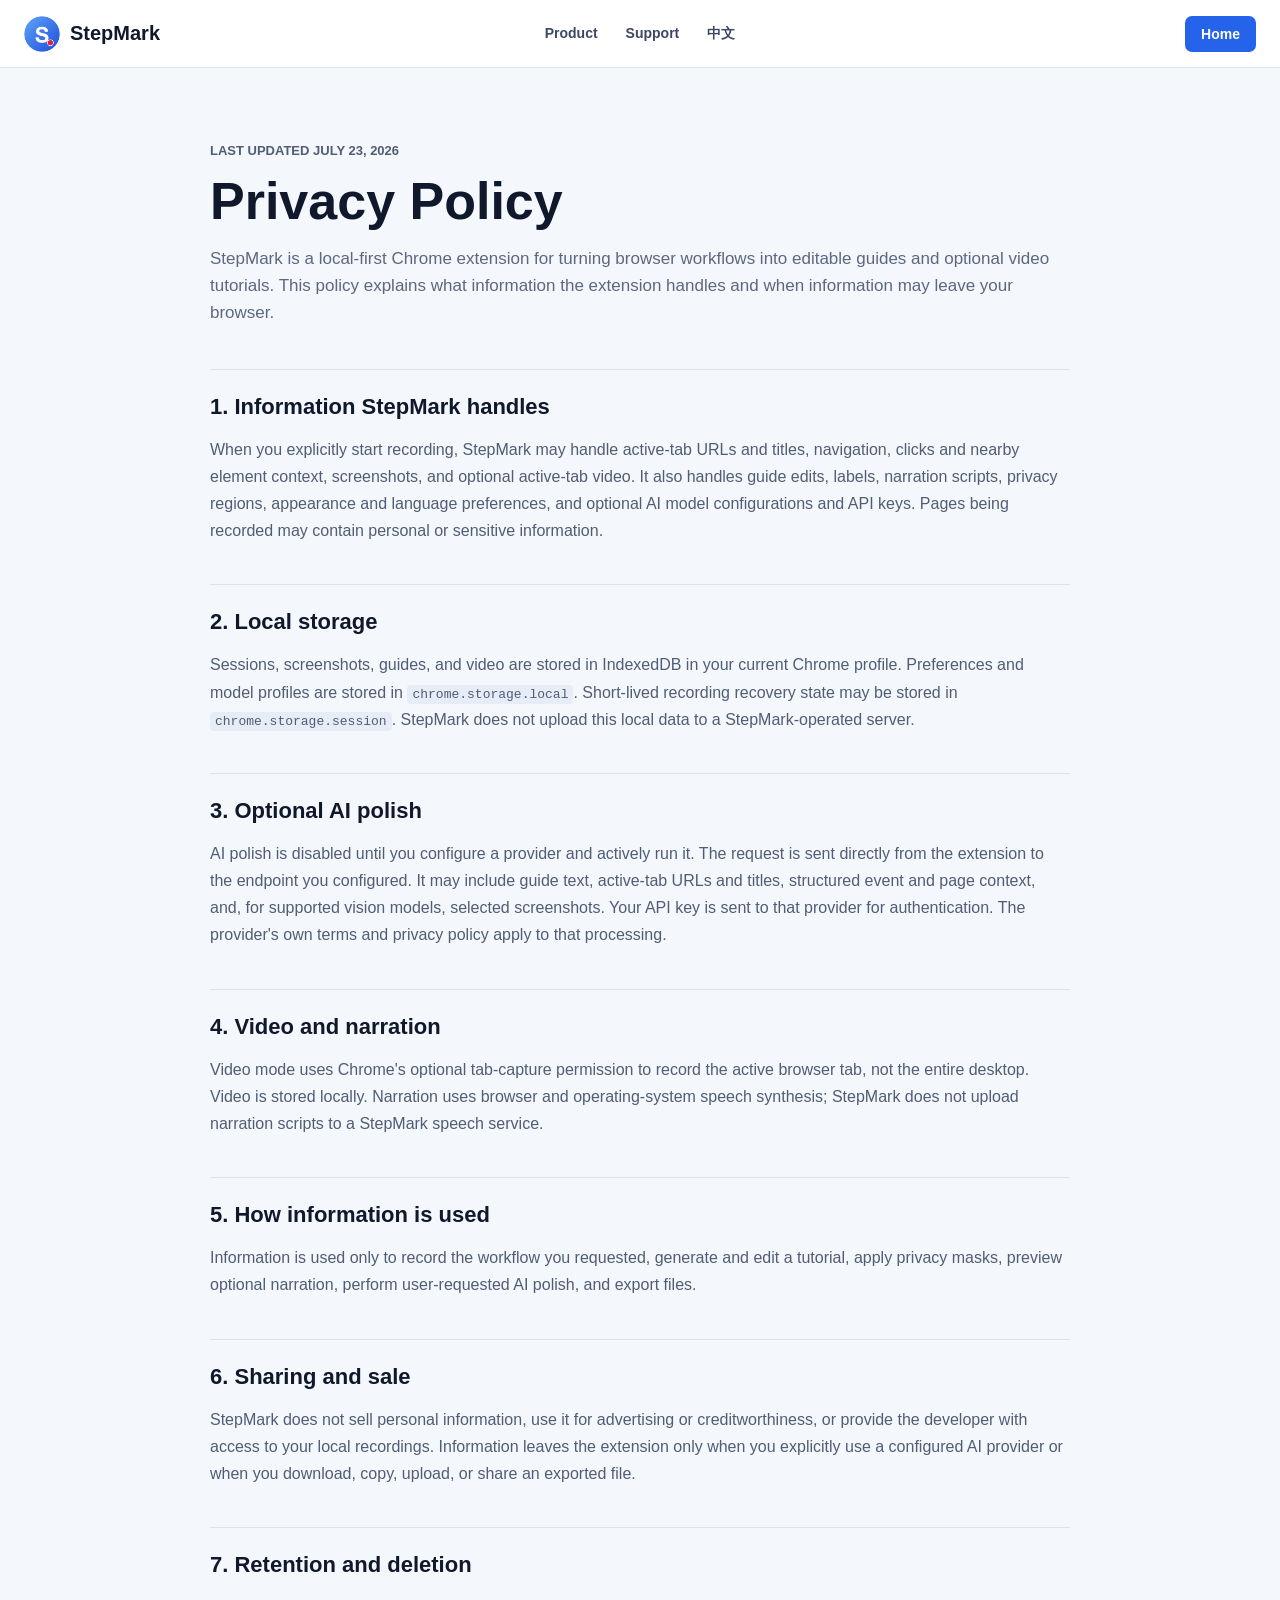
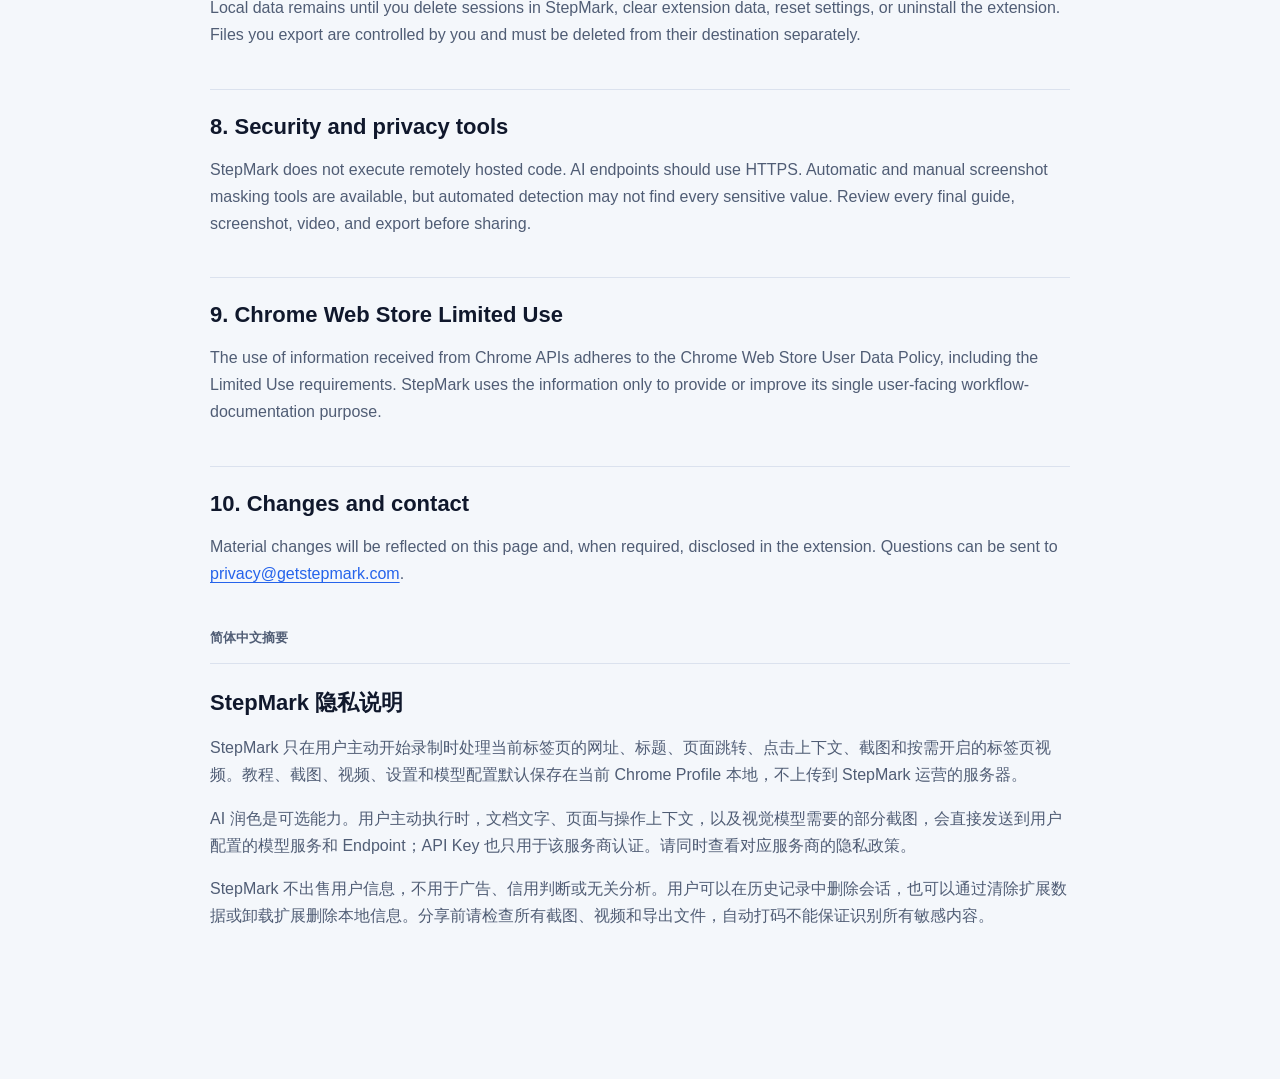
==== privacy/index.html @ 4e9d03b9 "Publish StepMark website" ====
<!doctype html>
<html lang="en">
  <head>
    <meta charset="UTF-8" />
    <meta name="viewport" content="width=device-width, initial-scale=1.0" />
    <meta name="description" content="StepMark privacy policy." />
    <link rel="canonical" href="https://getstepmark.com/privacy/" />
    <link rel="icon" href="../assets/icon-128.png" />
    <link rel="stylesheet" href="../assets/styles.css" />
    <title>Privacy Policy — StepMark</title>
  </head>
  <body class="legal-page">
    <header class="site-header"><a class="brand" href="../"><img src="../assets/icon-128.png" alt="" width="36" height="36" /><span>StepMark</span></a><nav><a href="../">Product</a><a href="../support/">Support</a><a href="#zh">中文</a></nav><a class="header-action" href="../">Home</a></header>
    <main class="legal-main">
      <p class="eyebrow">LAST UPDATED JULY 23, 2026</p>
      <h1>Privacy Policy</h1>
      <p class="lead">StepMark is a local-first Chrome extension for turning browser workflows into editable guides and optional video tutorials. This policy explains what information the extension handles and when information may leave your browser.</p>

      <section><h2>1. Information StepMark handles</h2><p>When you explicitly start recording, StepMark may handle active-tab URLs and titles, navigation, clicks and nearby element context, screenshots, and optional active-tab video. It also handles guide edits, labels, narration scripts, privacy regions, appearance and language preferences, and optional AI model configurations and API keys. Pages being recorded may contain personal or sensitive information.</p></section>
      <section><h2>2. Local storage</h2><p>Sessions, screenshots, guides, and video are stored in IndexedDB in your current Chrome profile. Preferences and model profiles are stored in <code>chrome.storage.local</code>. Short-lived recording recovery state may be stored in <code>chrome.storage.session</code>. StepMark does not upload this local data to a StepMark-operated server.</p></section>
      <section><h2>3. Optional AI polish</h2><p>AI polish is disabled until you configure a provider and actively run it. The request is sent directly from the extension to the endpoint you configured. It may include guide text, active-tab URLs and titles, structured event and page context, and, for supported vision models, selected screenshots. Your API key is sent to that provider for authentication. The provider's own terms and privacy policy apply to that processing.</p></section>
      <section><h2>4. Video and narration</h2><p>Video mode uses Chrome's optional tab-capture permission to record the active browser tab, not the entire desktop. Video is stored locally. Narration uses browser and operating-system speech synthesis; StepMark does not upload narration scripts to a StepMark speech service.</p></section>
      <section><h2>5. How information is used</h2><p>Information is used only to record the workflow you requested, generate and edit a tutorial, apply privacy masks, preview optional narration, perform user-requested AI polish, and export files.</p></section>
      <section><h2>6. Sharing and sale</h2><p>StepMark does not sell personal information, use it for advertising or creditworthiness, or provide the developer with access to your local recordings. Information leaves the extension only when you explicitly use a configured AI provider or when you download, copy, upload, or share an exported file.</p></section>
      <section><h2>7. Retention and deletion</h2><p>Local data remains until you delete sessions in StepMark, clear extension data, reset settings, or uninstall the extension. Files you export are controlled by you and must be deleted from their destination separately.</p></section>
      <section><h2>8. Security and privacy tools</h2><p>StepMark does not execute remotely hosted code. AI endpoints should use HTTPS. Automatic and manual screenshot masking tools are available, but automated detection may not find every sensitive value. Review every final guide, screenshot, video, and export before sharing.</p></section>
      <section><h2>9. Chrome Web Store Limited Use</h2><p>The use of information received from Chrome APIs adheres to the Chrome Web Store User Data Policy, including the Limited Use requirements. StepMark uses the information only to provide or improve its single user-facing workflow-documentation purpose.</p></section>
      <section><h2>10. Changes and contact</h2><p>Material changes will be reflected on this page and, when required, disclosed in the extension. Questions can be sent to <a href="mailto:privacy@getstepmark.com">privacy@getstepmark.com</a>.</p></section>

      <div id="zh" lang="zh-CN">
        <p class="eyebrow">简体中文摘要</p>
        <section><h2>StepMark 隐私说明</h2><p>StepMark 只在用户主动开始录制时处理当前标签页的网址、标题、页面跳转、点击上下文、截图和按需开启的标签页视频。教程、截图、视频、设置和模型配置默认保存在当前 Chrome Profile 本地，不上传到 StepMark 运营的服务器。</p><p>AI 润色是可选能力。用户主动执行时，文档文字、页面与操作上下文，以及视觉模型需要的部分截图，会直接发送到用户配置的模型服务和 Endpoint；API Key 也只用于该服务商认证。请同时查看对应服务商的隐私政策。</p><p>StepMark 不出售用户信息，不用于广告、信用判断或无关分析。用户可以在历史记录中删除会话，也可以通过清除扩展数据或卸载扩展删除本地信息。分享前请检查所有截图、视频和导出文件，自动打码不能保证识别所有敏感内容。</p></section>
      </div>
    </main>
  </body>
</html>
---- assets/styles.css ----
:root {
  color-scheme: light;
  --ink: #10182c;
  --muted: #5d6780;
  --line: #dbe2ee;
  --blue: #2563eb;
  --blue-dark: #1748bd;
  --blue-soft: #eaf1ff;
  --rose: #e9194f;
  --mint: #0f9f91;
  --paper: #ffffff;
  --wash: #f4f7fb;
  --shadow: 0 18px 50px rgba(31, 53, 91, 0.16);
  font-family: Inter, ui-sans-serif, -apple-system, BlinkMacSystemFont, "Segoe UI", sans-serif;
}

* { box-sizing: border-box; }
html { scroll-behavior: smooth; }
body { margin: 0; overflow-x: hidden; color: var(--ink); background: var(--paper); letter-spacing: 0; }
a { color: inherit; text-decoration: none; }
button, a { font: inherit; }
button { letter-spacing: 0; }

.site-header {
  position: sticky; top: 0; z-index: 50; height: 68px; padding: 0 max(24px, calc((100vw - 1240px) / 2));
  display: grid; grid-template-columns: 1fr auto 1fr; align-items: center; gap: 24px;
  background: rgba(255,255,255,.94); border-bottom: 1px solid rgba(219,226,238,.9); backdrop-filter: blur(18px);
}
.brand { display: inline-flex; align-items: center; gap: 10px; font-weight: 800; font-size: 20px; }
.brand img { border-radius: 50%; }
.site-header nav { display: flex; gap: 28px; font-size: 14px; font-weight: 650; color: #3c4862; }
.site-header nav a:hover, footer a:hover { color: var(--blue); }
.header-action { justify-self: end; padding: 10px 16px; color: white; background: var(--blue); border-radius: 7px; font-size: 14px; font-weight: 750; }

.hero {
  min-height: min(700px, calc(100svh - 96px)); max-height: 760px; overflow: hidden; position: relative;
  display: flex; align-items: center; padding: 68px max(24px, calc((100vw - 1240px) / 2));
  background: linear-gradient(100deg, #f7faff 0%, #eef4ff 48%, #e7effc 100%);
}
.hero::after { content: ""; position: absolute; inset: auto 0 0; height: 1px; background: var(--line); }
.hero-copy { position: relative; z-index: 4; width: min(590px, 48%); padding-bottom: 24px; }
.eyebrow { margin: 0 0 14px; color: var(--blue); font-size: 13px; line-height: 1.2; font-weight: 850; text-transform: uppercase; }
h1 { margin: 0; font-size: 78px; line-height: .98; font-weight: 850; }
.hero-line { margin: 18px 0 10px; font-size: 31px; line-height: 1.15; font-weight: 760; }
.hero-description { max-width: 570px; margin: 0; font-size: 18px; line-height: 1.65; color: var(--muted); }
.hero-actions { display: flex; gap: 12px; margin: 28px 0 17px; }
.button { min-height: 46px; padding: 12px 20px; display: inline-flex; align-items: center; justify-content: center; border-radius: 7px; font-weight: 780; }
.button-primary { color: white; background: var(--blue); box-shadow: 0 10px 24px rgba(37,99,235,.24); }
.button-primary:hover { background: var(--blue-dark); }
.button-secondary { background: white; border: 1px solid var(--line); }
.trust-line { margin: 0; color: #657089; font-size: 13px; font-weight: 650; }

.product-scene { position: absolute; z-index: 2; width: 760px; height: 520px; left: calc(50% + 20px); top: 50%; transform: translate(0, -48%) scale(.82); transform-origin: left center; }
.scene-browser { position: absolute; width: 680px; height: 450px; overflow: hidden; border: 1px solid #cfd8e8; border-radius: 8px; background: white; box-shadow: var(--shadow); }
.browser-bar { height: 42px; display: flex; align-items: center; gap: 7px; padding: 0 14px; background: #edf2fa; border-bottom: 1px solid #d8e0ec; }
.browser-bar i { width: 9px; height: 9px; border-radius: 50%; background: #a9b4c7; }
.browser-bar i:first-child { background: #f55a70; }.browser-bar i:nth-child(2) { background: #f4b83c; }.browser-bar i:nth-child(3) { background: #37b979; }
.browser-bar span { margin-left: 14px; width: 370px; padding: 8px 14px; border-radius: 6px; background: white; color: #8a94a6; font-size: 12px; }
.browser-content { height: calc(100% - 42px); display: grid; grid-template-columns: 138px 1fr; }
.demo-nav { padding: 26px 20px; display: flex; flex-direction: column; gap: 24px; background: #111a2d; color: #9ba6ba; font-size: 12px; }
.demo-nav b { color: white; font-size: 15px; margin-bottom: 10px; }
.demo-main { position: relative; padding: 48px 42px; background: #fbfcff; }
.demo-label { color: var(--blue); font-size: 11px; font-weight: 800; text-transform: uppercase; }
.demo-main h2 { width: 380px; margin: 8px 0 32px; font-size: 28px; line-height: 1.15; }
.demo-controls { display: grid; grid-template-columns: 1fr auto; align-items: center; width: 440px; padding: 8px; border: 1px solid #d6deeb; border-radius: 7px; background: white; color: #939caf; font-size: 12px; }
.demo-controls span { padding-left: 10px; }.demo-controls button { padding: 11px 16px; border: 0; border-radius: 6px; color: white; background: var(--blue); font-weight: 750; }
.focus-ring { position: absolute; top: 150px; right: 34px; width: 100px; height: 62px; border: 4px solid var(--rose); border-radius: 8px; box-shadow: 0 0 0 8px rgba(233,25,79,.14), 0 9px 22px rgba(233,25,79,.3); pointer-events: none; }
.focus-label { position: absolute; top: 222px; right: 20px; padding: 9px 13px; color: white; background: var(--rose); border-radius: 5px; font-size: 11px; font-weight: 800; box-shadow: 0 8px 20px rgba(233,25,79,.25); }
.demo-row { height: 46px; margin-top: 14px; display: grid; grid-template-columns: 32px 1fr 70px; align-items: center; gap: 12px; padding: 0 13px; border: 1px solid #e4e9f1; border-radius: 6px; background: white; }
.demo-row i { width: 25px; height: 25px; border-radius: 50%; background: #dbe7ff; }.demo-row span { width: 66%; height: 7px; background: #dfe5ef; }.demo-row strong { height: 7px; background: #edf0f5; }
.scene-panel { position: absolute; z-index: 4; right: 0; bottom: 0; width: 286px; min-height: 392px; padding: 22px; border: 1px solid #d5deec; border-radius: 8px; background: white; box-shadow: 0 24px 54px rgba(31,53,91,.22); }
.panel-brand { display: flex; gap: 11px; align-items: center; }.panel-brand img { width: 38px; height: 38px; border-radius: 50%; }.panel-brand div { display: flex; flex-direction: column; }.panel-brand b { font-size: 17px; }.panel-brand span { margin-top: 3px; color: var(--muted); font-size: 11px; }
.mode-switch { display: grid; grid-template-columns: 1fr 1.3fr; gap: 5px; margin: 22px 0 12px; padding: 4px; background: #edf2fa; border-radius: 7px; }
.mode-switch button { min-height: 36px; padding: 6px; border: 0; border-radius: 5px; background: transparent; color: #69748b; font-size: 11px; font-weight: 750; cursor: pointer; }
.mode-switch button.active { color: var(--blue-dark); background: white; box-shadow: 0 2px 7px rgba(39,61,102,.12); }
.record-button { width: 100%; min-height: 48px; border: 0; border-radius: 7px; color: white; background: var(--blue); font-weight: 800; }
.record-button span { display: inline-block; width: 10px; height: 10px; margin-right: 7px; border-radius: 50%; background: var(--rose); box-shadow: 0 0 0 4px rgba(255,255,255,.24); }
.panel-status { display: flex; align-items: baseline; gap: 8px; margin: 22px 0 14px; }.panel-status b { font-size: 36px; }.panel-status span { color: var(--muted); font-size: 12px; }
.scene-panel ul { margin: 0; padding: 0; list-style: none; color: #4b576e; font-size: 11px; line-height: 1.7; }.scene-panel li::before { content: ""; display: inline-block; width: 6px; height: 6px; margin-right: 8px; border-radius: 50%; background: var(--mint); }

.proof-band { min-height: 150px; padding: 34px max(24px, calc((100vw - 1180px) / 2)); display: grid; grid-template-columns: repeat(3, 1fr); align-items: center; gap: 54px; background: white; }
.proof-band div { display: flex; flex-direction: column; gap: 8px; }.proof-band strong { font-size: 17px; }.proof-band span { color: var(--muted); font-size: 14px; line-height: 1.45; }

.workflow-band, .outputs-band { padding: 106px max(24px, calc((100vw - 1180px) / 2)); background: var(--wash); }
.section-heading { max-width: 710px; }.section-heading h2, .editor-copy h2, .privacy-band h2, .launch-band h2 { margin: 0; font-size: 42px; line-height: 1.12; }.section-heading > p:last-child { margin: 18px 0 0; color: var(--muted); font-size: 17px; line-height: 1.6; }
.workflow-steps { margin: 64px 0 0; padding: 0; list-style: none; border-top: 1px solid #cfd8e6; }
.workflow-steps li { display: grid; grid-template-columns: 84px 1fr; gap: 20px; padding: 28px 0; border-bottom: 1px solid #cfd8e6; }.workflow-steps > li > span { color: var(--blue); font-size: 14px; font-weight: 850; }.workflow-steps h3 { margin: 0 0 7px; font-size: 21px; }.workflow-steps p { margin: 0; color: var(--muted); line-height: 1.55; }

.editor-band { padding: 108px max(24px, calc((100vw - 1240px) / 2)); display: grid; grid-template-columns: .78fr 1.22fr; align-items: center; gap: 70px; background: white; }
.editor-copy p:not(.eyebrow) { margin: 20px 0; color: var(--muted); font-size: 16px; line-height: 1.65; }.check-list { margin: 28px 0 0; padding: 0; list-style: none; }.check-list li { padding: 11px 0; border-bottom: 1px solid var(--line); font-weight: 650; }.check-list li::before { content: "✓"; margin-right: 10px; color: var(--mint); font-weight: 900; }
.editor-preview { overflow: hidden; border: 1px solid #cfd8e6; border-radius: 8px; background: #edf5f6; box-shadow: var(--shadow); }
.editor-toolbar { min-height: 62px; padding: 13px 16px; display: flex; align-items: center; gap: 14px; background: white; border-bottom: 1px solid var(--line); }.editor-toolbar b { margin-right: auto; }.editor-toolbar span { color: var(--muted); font-size: 11px; }.editor-toolbar button { padding: 9px 13px; border: 0; border-radius: 6px; color: white; background: var(--mint); font-size: 12px; font-weight: 750; }
.editor-layout { padding: 18px; display: grid; grid-template-columns: 1.25fr .75fr; gap: 14px; }.editor-shot, .editor-step { min-height: 320px; position: relative; overflow: hidden; border: 1px solid #d6dee8; border-radius: 7px; background: white; }.shot-window { height: 30px; display: flex; align-items: center; gap: 5px; padding: 0 10px; background: #eef2f7; }.shot-window span { width: 6px; height: 6px; border-radius: 50%; background: #aab4c6; }.shot-sidebar { position: absolute; left: 0; top: 30px; bottom: 0; width: 25%; background: #182238; }.shot-content { position: absolute; left: 30%; right: 8%; top: 70px; bottom: 30px; background: repeating-linear-gradient(#edf1f7 0 9px, transparent 9px 38px); }.shot-focus { position: absolute; left: 40%; top: 112px; width: 120px; height: 52px; border: 4px solid var(--rose); border-radius: 7px; box-shadow: 0 0 0 7px rgba(233,25,79,.14), 0 9px 20px rgba(233,25,79,.2); }.shot-tag { position: absolute; left: calc(40% + 130px); top: 119px; max-width: 140px; padding: 9px 11px; border-radius: 5px; background: var(--rose); color: white; font-size: 11px; font-weight: 800; box-shadow: 0 7px 18px rgba(233,25,79,.24); }
.editor-step { padding: 26px 22px; }.editor-step small { color: var(--blue); font-weight: 850; }.editor-step h3 { margin: 18px 0 12px; line-height: 1.25; }.editor-step p { color: var(--muted); font-size: 13px; line-height: 1.6; }.editor-step > div { position: absolute; left: 22px; right: 22px; bottom: 20px; display: flex; gap: 8px; }.editor-step button { padding: 8px 10px; border: 1px solid var(--line); border-radius: 5px; background: white; color: #58647b; font-size: 11px; }

.outputs-band { background: #eef3fb; }.section-heading.compact { max-width: 760px; }.output-grid { margin-top: 54px; display: grid; grid-template-columns: repeat(4, 1fr); gap: 14px; }.output-grid article { min-height: 210px; padding: 26px; border: 1px solid #d3dce9; border-radius: 8px; background: white; }.output-grid article > span { display: inline-block; padding: 6px 8px; color: var(--blue-dark); background: var(--blue-soft); border-radius: 5px; font-size: 10px; font-weight: 900; }.output-grid h3 { margin: 28px 0 10px; font-size: 19px; }.output-grid p { margin: 0; color: var(--muted); font-size: 14px; line-height: 1.55; }

.privacy-band { padding: 100px max(24px, calc((100vw - 1180px) / 2)); display: grid; grid-template-columns: 1fr 1fr; gap: 100px; background: #0f1b31; color: white; }.privacy-band .eyebrow { color: #84adff; }.privacy-band p { margin: 0 0 16px; color: #b8c4d8; font-size: 16px; line-height: 1.65; }.privacy-band a { display: inline-block; margin-top: 12px; color: #91b6ff; font-weight: 750; }
.launch-band { padding: 105px 24px; text-align: center; background: var(--blue); color: white; }.launch-band .eyebrow { color: #cfe0ff; }.launch-band h2 { max-width: 780px; margin-inline: auto; }.launch-band > p:not(.eyebrow) { margin: 18px 0 28px; color: #dbe7ff; }.button-light { color: var(--blue-dark); background: white; }
footer { min-height: 160px; padding: 42px max(24px, calc((100vw - 1180px) / 2)); display: grid; grid-template-columns: 1fr auto; align-content: center; gap: 22px; border-top: 1px solid var(--line); }.footer .brand { font-size: 18px; } footer > div:nth-child(2) { display: flex; gap: 24px; color: var(--muted); font-size: 13px; } footer p { grid-column: 1 / -1; margin: 0; color: #8992a3; font-size: 12px; }

.legal-page { min-height: 100vh; background: var(--wash); }.legal-main { width: min(860px, calc(100% - 40px)); margin: 0 auto; padding: 72px 0 110px; }.legal-main h1 { font-size: 52px; }.legal-main .lead { margin: 18px 0 42px; color: var(--muted); font-size: 17px; line-height: 1.6; }.legal-main section { padding: 24px 0; border-top: 1px solid var(--line); }.legal-main h2 { margin: 0 0 13px; font-size: 22px; }.legal-main p, .legal-main li { color: #505d75; line-height: 1.7; }.legal-main code { padding: 2px 5px; background: #e7edf7; border-radius: 4px; }.legal-main a { color: var(--blue); text-decoration: underline; text-underline-offset: 3px; }

@media (max-width: 980px) {
  .site-header { grid-template-columns: 1fr auto; }.site-header nav { display: none; }
  .hero { min-height: 820px; max-height: none; align-items: flex-start; padding-top: 70px; }.hero-copy { width: 100%; max-width: 650px; }.product-scene { top: 480px; left: 50%; transform: translateX(-48%) scale(.82); transform-origin: top center; }
  .editor-band { grid-template-columns: 1fr; }.editor-copy { max-width: 720px; }.output-grid { grid-template-columns: repeat(2, 1fr); }
}

@media (min-width: 981px) and (max-width: 1200px) {
  .site-header { padding-inline: 20px; }
  .site-header nav { gap: 20px; }
  .hero { padding-inline: 24px; }
  .hero-copy { width: 50%; }
  .product-scene { left: 52%; transform: translate(0, -48%) scale(.72); transform-origin: left center; }
}

@media (max-width: 680px) {
  .site-header { height: 62px; padding-inline: 16px; }.header-action { padding: 9px 12px; }
  .hero { min-height: 760px; padding: 54px 20px 0; }.hero-copy { padding: 0; } h1 { font-size: 54px; }.hero-line { font-size: 25px; }.hero-description { font-size: 16px; }.hero-actions { flex-wrap: wrap; }.button { min-width: 150px; }.trust-line { line-height: 1.6; }
  .product-scene { top: 450px; width: 690px; transform: translateX(-46%) scale(.56); }.scene-panel { right: 12px; }
  .proof-band { grid-template-columns: 1fr; gap: 24px; padding-block: 34px; }.workflow-band, .outputs-band, .editor-band { padding: 76px 20px; }.section-heading h2, .editor-copy h2, .privacy-band h2, .launch-band h2 { font-size: 32px; }
  .workflow-steps li { grid-template-columns: 52px 1fr; }.editor-layout { grid-template-columns: 1fr; }.editor-shot { min-height: 280px; }.editor-step { min-height: 250px; }.output-grid { grid-template-columns: 1fr; }.output-grid article { min-height: 170px; }.privacy-band { grid-template-columns: 1fr; gap: 35px; padding: 76px 20px; }.launch-band { padding: 76px 20px; }
  footer { grid-template-columns: 1fr; } footer > div:nth-child(2) { flex-wrap: wrap; } footer p { grid-column: 1; }
  .legal-main { padding-top: 52px; }.legal-main h1 { font-size: 40px; }
}

@media (prefers-reduced-motion: reduce) { html { scroll-behavior: auto; } }
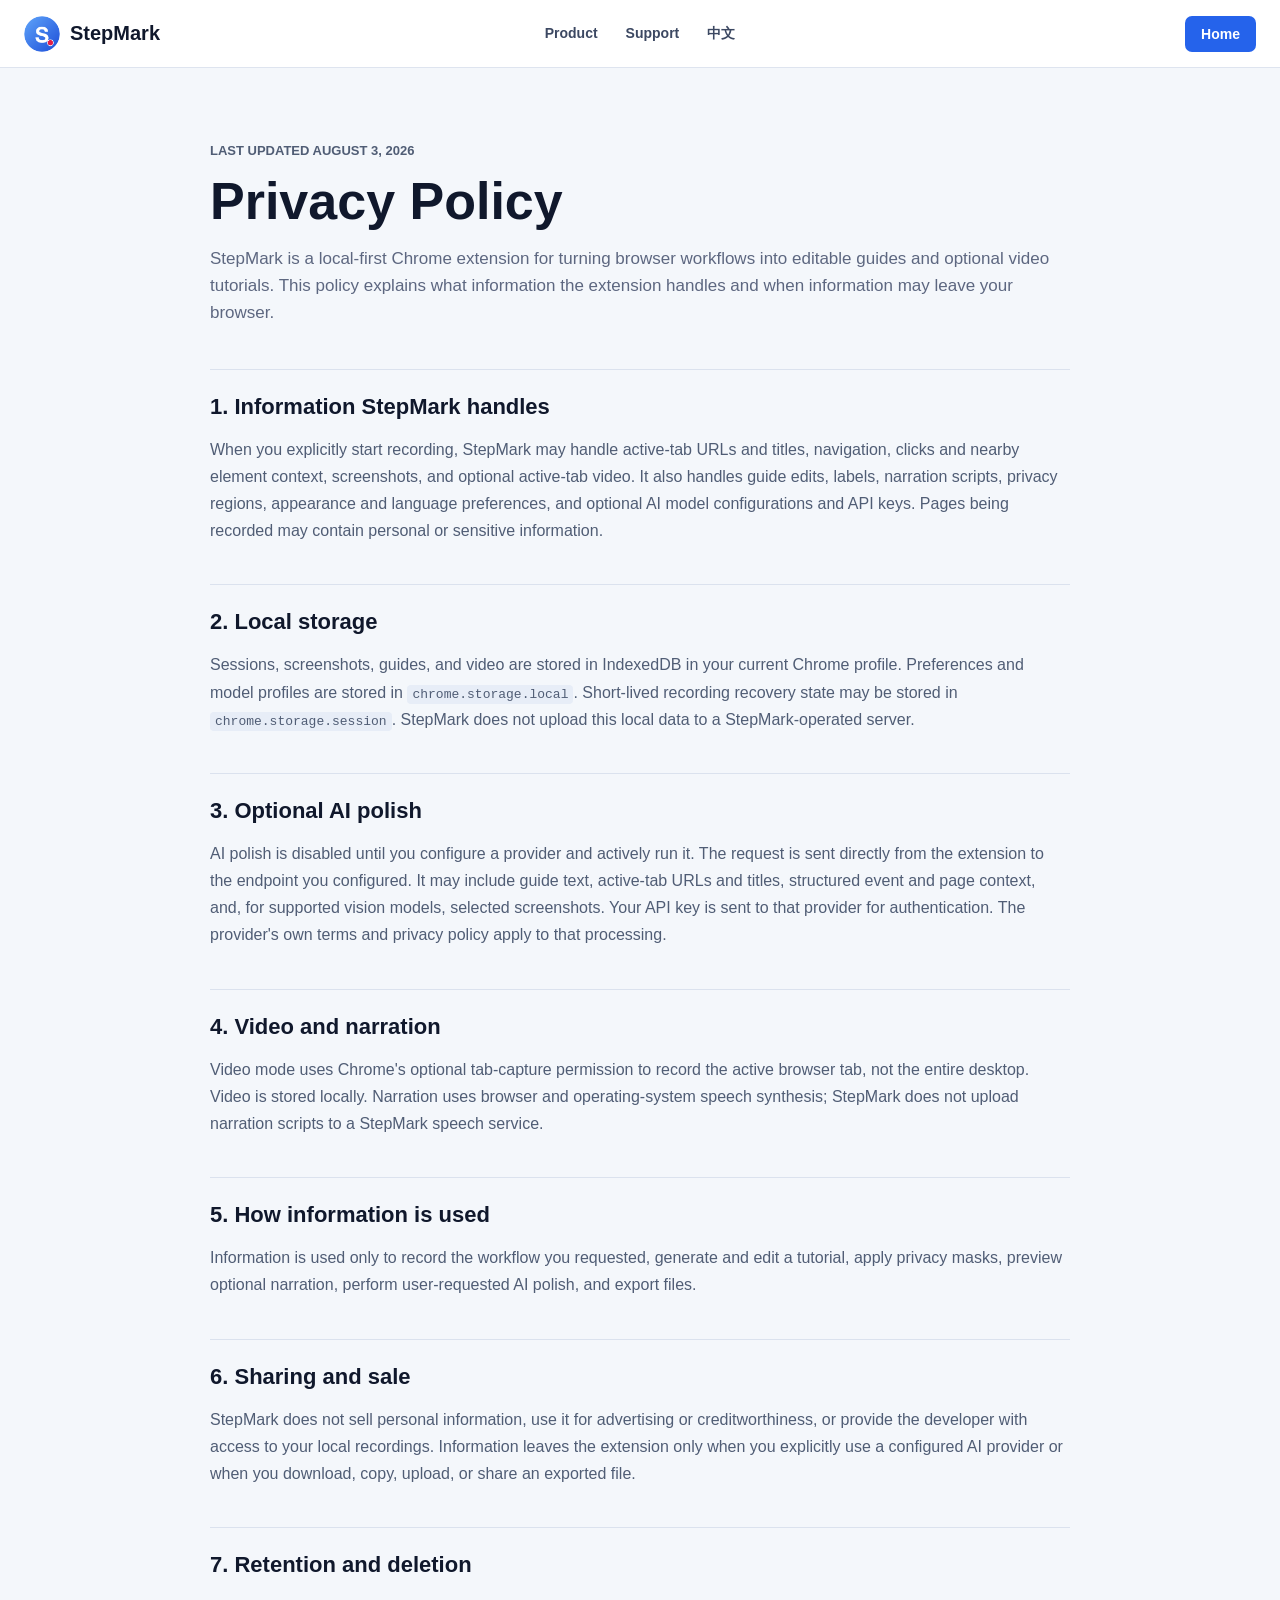
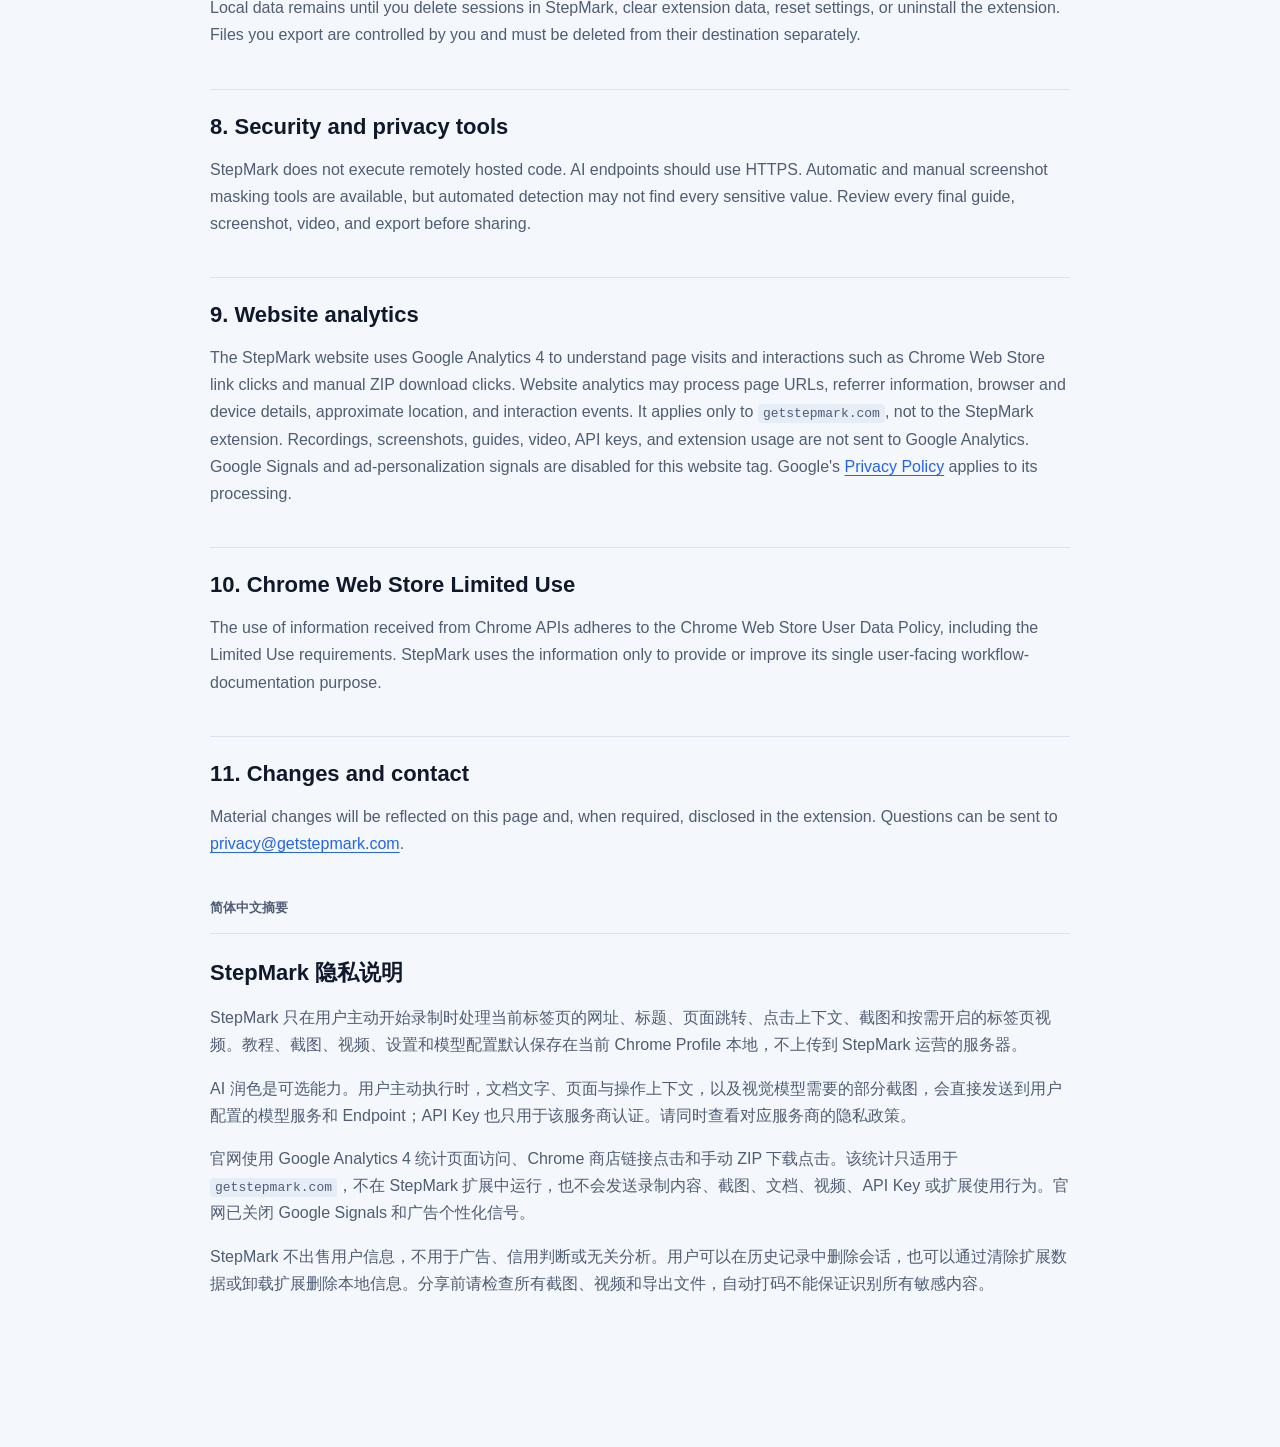
==== commit 9efb82a2: "feat(site): add privacy-aware GA4 analytics" ====
--- a/privacy/index.html
+++ b/privacy/index.html
@@ -3,6 +3,17 @@
   <head>
     <meta charset="UTF-8" />
     <meta name="viewport" content="width=device-width, initial-scale=1.0" />
+    <!-- Google tag (gtag.js) -->
+    <script async src="https://www.googletagmanager.com/gtag/js?id=G-LZE14VKEYF"></script>
+    <script>
+      window.dataLayer = window.dataLayer || [];
+      function gtag(){dataLayer.push(arguments);}
+      gtag('js', new Date());
+      gtag('config', 'G-LZE14VKEYF', {
+        allow_google_signals: false,
+        allow_ad_personalization_signals: false
+      });
+    </script>
     <meta name="description" content="StepMark privacy policy." />
     <link rel="canonical" href="https://getstepmark.com/privacy/" />
     <link rel="icon" href="../assets/icon-128.png" />
@@ -12,7 +23,7 @@
   <body class="legal-page">
     <header class="site-header"><a class="brand" href="../"><img src="../assets/icon-128.png" alt="" width="36" height="36" /><span>StepMark</span></a><nav><a href="../">Product</a><a href="../support/">Support</a><a href="#zh">中文</a></nav><a class="header-action" href="../">Home</a></header>
     <main class="legal-main">
-      <p class="eyebrow">LAST UPDATED JULY 23, 2026</p>
+      <p class="eyebrow">LAST UPDATED AUGUST 3, 2026</p>
       <h1>Privacy Policy</h1>
       <p class="lead">StepMark is a local-first Chrome extension for turning browser workflows into editable guides and optional video tutorials. This policy explains what information the extension handles and when information may leave your browser.</p>
 
@@ -24,12 +35,13 @@
       <section><h2>6. Sharing and sale</h2><p>StepMark does not sell personal information, use it for advertising or creditworthiness, or provide the developer with access to your local recordings. Information leaves the extension only when you explicitly use a configured AI provider or when you download, copy, upload, or share an exported file.</p></section>
       <section><h2>7. Retention and deletion</h2><p>Local data remains until you delete sessions in StepMark, clear extension data, reset settings, or uninstall the extension. Files you export are controlled by you and must be deleted from their destination separately.</p></section>
       <section><h2>8. Security and privacy tools</h2><p>StepMark does not execute remotely hosted code. AI endpoints should use HTTPS. Automatic and manual screenshot masking tools are available, but automated detection may not find every sensitive value. Review every final guide, screenshot, video, and export before sharing.</p></section>
-      <section><h2>9. Chrome Web Store Limited Use</h2><p>The use of information received from Chrome APIs adheres to the Chrome Web Store User Data Policy, including the Limited Use requirements. StepMark uses the information only to provide or improve its single user-facing workflow-documentation purpose.</p></section>
-      <section><h2>10. Changes and contact</h2><p>Material changes will be reflected on this page and, when required, disclosed in the extension. Questions can be sent to <a href="mailto:privacy@getstepmark.com">privacy@getstepmark.com</a>.</p></section>
+      <section><h2>9. Website analytics</h2><p>The StepMark website uses Google Analytics 4 to understand page visits and interactions such as Chrome Web Store link clicks and manual ZIP download clicks. Website analytics may process page URLs, referrer information, browser and device details, approximate location, and interaction events. It applies only to <code>getstepmark.com</code>, not to the StepMark extension. Recordings, screenshots, guides, video, API keys, and extension usage are not sent to Google Analytics. Google Signals and ad-personalization signals are disabled for this website tag. Google's <a href="https://policies.google.com/privacy" target="_blank" rel="noopener noreferrer">Privacy Policy</a> applies to its processing.</p></section>
+      <section><h2>10. Chrome Web Store Limited Use</h2><p>The use of information received from Chrome APIs adheres to the Chrome Web Store User Data Policy, including the Limited Use requirements. StepMark uses the information only to provide or improve its single user-facing workflow-documentation purpose.</p></section>
+      <section><h2>11. Changes and contact</h2><p>Material changes will be reflected on this page and, when required, disclosed in the extension. Questions can be sent to <a href="mailto:privacy@getstepmark.com">privacy@getstepmark.com</a>.</p></section>
 
       <div id="zh" lang="zh-CN">
         <p class="eyebrow">简体中文摘要</p>
-        <section><h2>StepMark 隐私说明</h2><p>StepMark 只在用户主动开始录制时处理当前标签页的网址、标题、页面跳转、点击上下文、截图和按需开启的标签页视频。教程、截图、视频、设置和模型配置默认保存在当前 Chrome Profile 本地，不上传到 StepMark 运营的服务器。</p><p>AI 润色是可选能力。用户主动执行时，文档文字、页面与操作上下文，以及视觉模型需要的部分截图，会直接发送到用户配置的模型服务和 Endpoint；API Key 也只用于该服务商认证。请同时查看对应服务商的隐私政策。</p><p>StepMark 不出售用户信息，不用于广告、信用判断或无关分析。用户可以在历史记录中删除会话，也可以通过清除扩展数据或卸载扩展删除本地信息。分享前请检查所有截图、视频和导出文件，自动打码不能保证识别所有敏感内容。</p></section>
+        <section><h2>StepMark 隐私说明</h2><p>StepMark 只在用户主动开始录制时处理当前标签页的网址、标题、页面跳转、点击上下文、截图和按需开启的标签页视频。教程、截图、视频、设置和模型配置默认保存在当前 Chrome Profile 本地，不上传到 StepMark 运营的服务器。</p><p>AI 润色是可选能力。用户主动执行时，文档文字、页面与操作上下文，以及视觉模型需要的部分截图，会直接发送到用户配置的模型服务和 Endpoint；API Key 也只用于该服务商认证。请同时查看对应服务商的隐私政策。</p><p>官网使用 Google Analytics 4 统计页面访问、Chrome 商店链接点击和手动 ZIP 下载点击。该统计只适用于 <code>getstepmark.com</code>，不在 StepMark 扩展中运行，也不会发送录制内容、截图、文档、视频、API Key 或扩展使用行为。官网已关闭 Google Signals 和广告个性化信号。</p><p>StepMark 不出售用户信息，不用于广告、信用判断或无关分析。用户可以在历史记录中删除会话，也可以通过清除扩展数据或卸载扩展删除本地信息。分享前请检查所有截图、视频和导出文件，自动打码不能保证识别所有敏感内容。</p></section>
       </div>
     </main>
   </body>
--- a/assets/styles.css
+++ b/assets/styles.css
@@ -49,6 +49,7 @@
 .button-primary:hover { background: var(--blue-dark); }
 .button-secondary { background: white; border: 1px solid var(--line); }
 .trust-line { margin: 0; color: #657089; font-size: 13px; font-weight: 650; }
+.trust-line a { color: var(--blue-dark); text-decoration: underline; text-underline-offset: 3px; }
 
 .product-scene { position: absolute; z-index: 2; width: 760px; height: 520px; left: calc(50% + 20px); top: 50%; transform: translate(0, -48%) scale(.82); transform-origin: left center; }
 .scene-browser { position: absolute; width: 680px; height: 450px; overflow: hidden; border: 1px solid #cfd8e8; border-radius: 8px; background: white; box-shadow: var(--shadow); }
@@ -97,6 +98,20 @@
 
 .privacy-band { padding: 100px max(24px, calc((100vw - 1180px) / 2)); display: grid; grid-template-columns: 1fr 1fr; gap: 100px; background: #0f1b31; color: white; }.privacy-band .eyebrow { color: #84adff; }.privacy-band p { margin: 0 0 16px; color: #b8c4d8; font-size: 16px; line-height: 1.65; }.privacy-band a { display: inline-block; margin-top: 12px; color: #91b6ff; font-weight: 750; }
 .launch-band { padding: 105px 24px; text-align: center; background: var(--blue); color: white; }.launch-band .eyebrow { color: #cfe0ff; }.launch-band h2 { max-width: 780px; margin-inline: auto; }.launch-band > p:not(.eyebrow) { margin: 18px 0 28px; color: #dbe7ff; }.button-light { color: var(--blue-dark); background: white; }
+.manual-install { width: min(720px, 100%); margin: 30px auto 0; padding-top: 22px; border-top: 1px solid rgba(255,255,255,.28); text-align: left; }
+.manual-install summary { width: max-content; margin: 0 auto; color: #e8f0ff; font-size: 14px; font-weight: 750; cursor: pointer; list-style: none; text-decoration: underline; text-underline-offset: 4px; }
+.manual-install summary::-webkit-details-marker { display: none; }
+.manual-install summary::after { content: "+"; display: inline-block; margin-left: 8px; text-decoration: none; }
+.manual-install[open] summary::after { content: "−"; }
+.manual-install-content { margin-top: 22px; padding: 24px; border: 1px solid rgba(255,255,255,.24); border-radius: 8px; background: rgba(13,53,151,.28); }
+.manual-install-content > p:first-child { margin: 0; color: #e1ebff; font-size: 14px; line-height: 1.6; }
+.manual-install-content ol { margin: 18px 0; padding-left: 22px; color: #f4f7ff; font-size: 14px; line-height: 1.8; }
+.manual-install-content code { padding: 2px 5px; border-radius: 4px; background: rgba(7,30,89,.36); font-size: 12px; }
+.manual-install-download { display: flex; align-items: center; justify-content: space-between; gap: 18px; padding-top: 18px; border-top: 1px solid rgba(255,255,255,.22); }
+.manual-install-download > div { display: flex; flex-direction: column; gap: 4px; }
+.manual-install-download span { color: #cbdcff; font-size: 12px; }
+.manual-download-button { min-height: 42px; padding: 10px 16px; border: 1px solid rgba(255,255,255,.58); color: white; background: transparent; font-size: 13px; }
+.manual-download-button:hover { background: rgba(255,255,255,.12); }
 footer { min-height: 160px; padding: 42px max(24px, calc((100vw - 1180px) / 2)); display: grid; grid-template-columns: 1fr auto; align-content: center; gap: 22px; border-top: 1px solid var(--line); }.footer .brand { font-size: 18px; } footer > div:nth-child(2) { display: flex; gap: 24px; color: var(--muted); font-size: 13px; } footer p { grid-column: 1 / -1; margin: 0; color: #8992a3; font-size: 12px; }
 
 .legal-page { min-height: 100vh; background: var(--wash); }.legal-main { width: min(860px, calc(100% - 40px)); margin: 0 auto; padding: 72px 0 110px; }.legal-main h1 { font-size: 52px; }.legal-main .lead { margin: 18px 0 42px; color: var(--muted); font-size: 17px; line-height: 1.6; }.legal-main section { padding: 24px 0; border-top: 1px solid var(--line); }.legal-main h2 { margin: 0 0 13px; font-size: 22px; }.legal-main p, .legal-main li { color: #505d75; line-height: 1.7; }.legal-main code { padding: 2px 5px; background: #e7edf7; border-radius: 4px; }.legal-main a { color: var(--blue); text-decoration: underline; text-underline-offset: 3px; }
@@ -120,6 +135,7 @@
   .hero { min-height: 760px; padding: 54px 20px 0; }.hero-copy { padding: 0; } h1 { font-size: 54px; }.hero-line { font-size: 25px; }.hero-description { font-size: 16px; }.hero-actions { flex-wrap: wrap; }.button { min-width: 150px; }.trust-line { line-height: 1.6; }
   .product-scene { top: 450px; width: 690px; transform: translateX(-46%) scale(.56); }.scene-panel { right: 12px; }
   .proof-band { grid-template-columns: 1fr; gap: 24px; padding-block: 34px; }.workflow-band, .outputs-band, .editor-band { padding: 76px 20px; }.section-heading h2, .editor-copy h2, .privacy-band h2, .launch-band h2 { font-size: 32px; }
+  .manual-install-content { padding: 20px; }.manual-install-download { align-items: stretch; flex-direction: column; }.manual-download-button { width: 100%; }
   .workflow-steps li { grid-template-columns: 52px 1fr; }.editor-layout { grid-template-columns: 1fr; }.editor-shot { min-height: 280px; }.editor-step { min-height: 250px; }.output-grid { grid-template-columns: 1fr; }.output-grid article { min-height: 170px; }.privacy-band { grid-template-columns: 1fr; gap: 35px; padding: 76px 20px; }.launch-band { padding: 76px 20px; }
   footer { grid-template-columns: 1fr; } footer > div:nth-child(2) { flex-wrap: wrap; } footer p { grid-column: 1; }
   .legal-main { padding-top: 52px; }.legal-main h1 { font-size: 40px; }
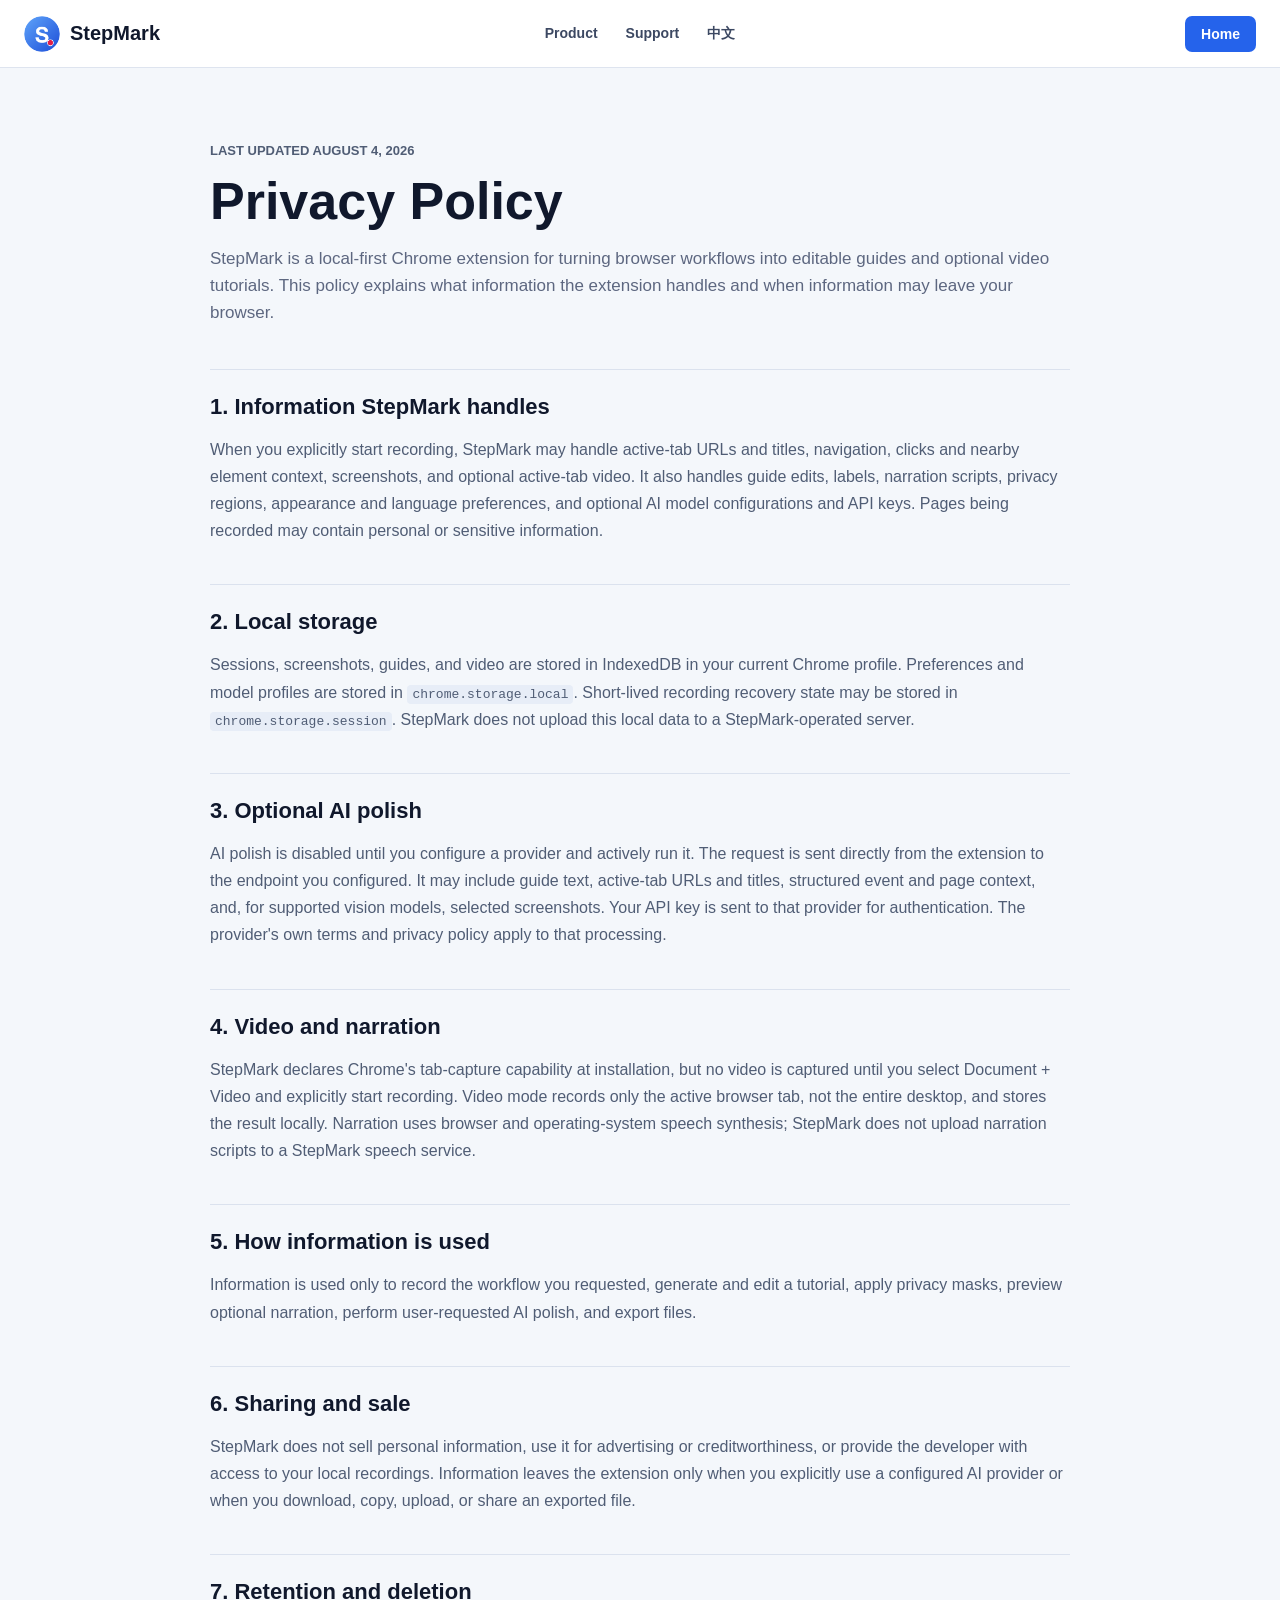
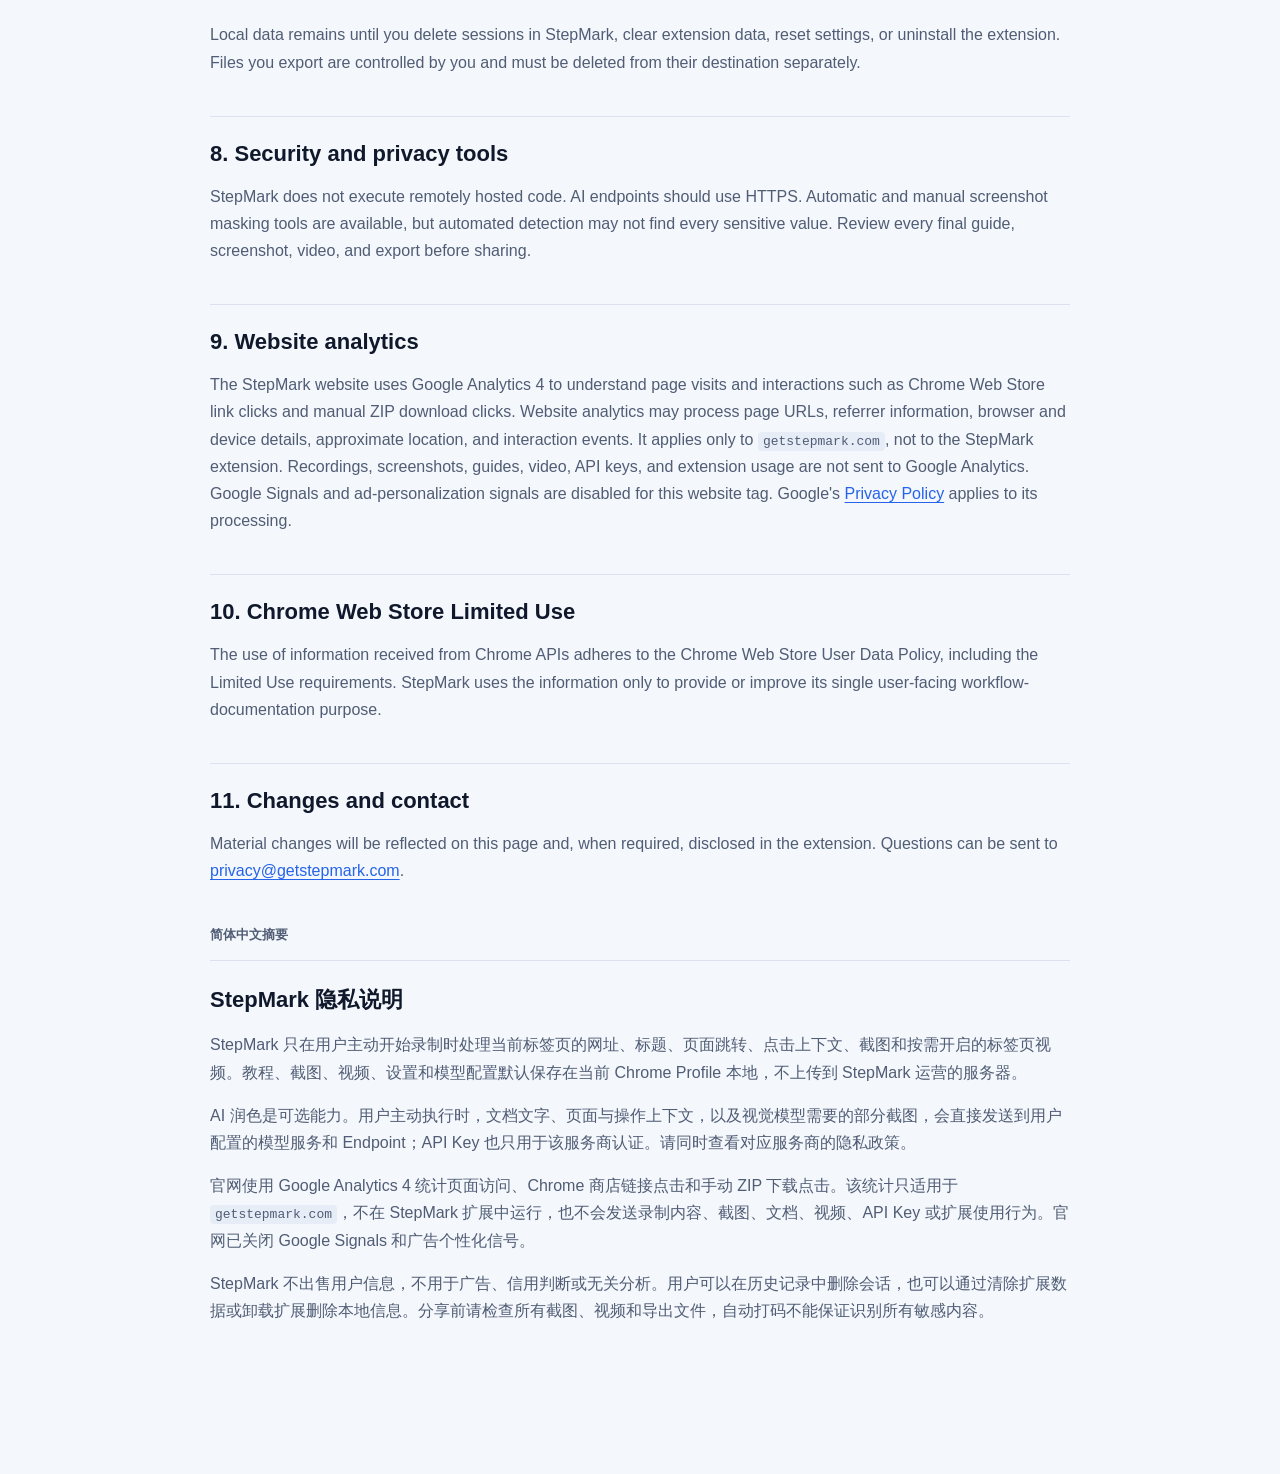
==== commit 52a9263d: "docs: align video permission disclosures" ====
--- a/privacy/index.html
+++ b/privacy/index.html
@@ -23,14 +23,14 @@
   <body class="legal-page">
     <header class="site-header"><a class="brand" href="../"><img src="../assets/icon-128.png" alt="" width="36" height="36" /><span>StepMark</span></a><nav><a href="../">Product</a><a href="../support/">Support</a><a href="#zh">中文</a></nav><a class="header-action" href="../">Home</a></header>
     <main class="legal-main">
-      <p class="eyebrow">LAST UPDATED AUGUST 3, 2026</p>
+      <p class="eyebrow">LAST UPDATED AUGUST 4, 2026</p>
       <h1>Privacy Policy</h1>
       <p class="lead">StepMark is a local-first Chrome extension for turning browser workflows into editable guides and optional video tutorials. This policy explains what information the extension handles and when information may leave your browser.</p>
 
       <section><h2>1. Information StepMark handles</h2><p>When you explicitly start recording, StepMark may handle active-tab URLs and titles, navigation, clicks and nearby element context, screenshots, and optional active-tab video. It also handles guide edits, labels, narration scripts, privacy regions, appearance and language preferences, and optional AI model configurations and API keys. Pages being recorded may contain personal or sensitive information.</p></section>
       <section><h2>2. Local storage</h2><p>Sessions, screenshots, guides, and video are stored in IndexedDB in your current Chrome profile. Preferences and model profiles are stored in <code>chrome.storage.local</code>. Short-lived recording recovery state may be stored in <code>chrome.storage.session</code>. StepMark does not upload this local data to a StepMark-operated server.</p></section>
       <section><h2>3. Optional AI polish</h2><p>AI polish is disabled until you configure a provider and actively run it. The request is sent directly from the extension to the endpoint you configured. It may include guide text, active-tab URLs and titles, structured event and page context, and, for supported vision models, selected screenshots. Your API key is sent to that provider for authentication. The provider's own terms and privacy policy apply to that processing.</p></section>
-      <section><h2>4. Video and narration</h2><p>Video mode uses Chrome's optional tab-capture permission to record the active browser tab, not the entire desktop. Video is stored locally. Narration uses browser and operating-system speech synthesis; StepMark does not upload narration scripts to a StepMark speech service.</p></section>
+      <section><h2>4. Video and narration</h2><p>StepMark declares Chrome's tab-capture capability at installation, but no video is captured until you select Document + Video and explicitly start recording. Video mode records only the active browser tab, not the entire desktop, and stores the result locally. Narration uses browser and operating-system speech synthesis; StepMark does not upload narration scripts to a StepMark speech service.</p></section>
       <section><h2>5. How information is used</h2><p>Information is used only to record the workflow you requested, generate and edit a tutorial, apply privacy masks, preview optional narration, perform user-requested AI polish, and export files.</p></section>
       <section><h2>6. Sharing and sale</h2><p>StepMark does not sell personal information, use it for advertising or creditworthiness, or provide the developer with access to your local recordings. Information leaves the extension only when you explicitly use a configured AI provider or when you download, copy, upload, or share an exported file.</p></section>
       <section><h2>7. Retention and deletion</h2><p>Local data remains until you delete sessions in StepMark, clear extension data, reset settings, or uninstall the extension. Files you export are controlled by you and must be deleted from their destination separately.</p></section>
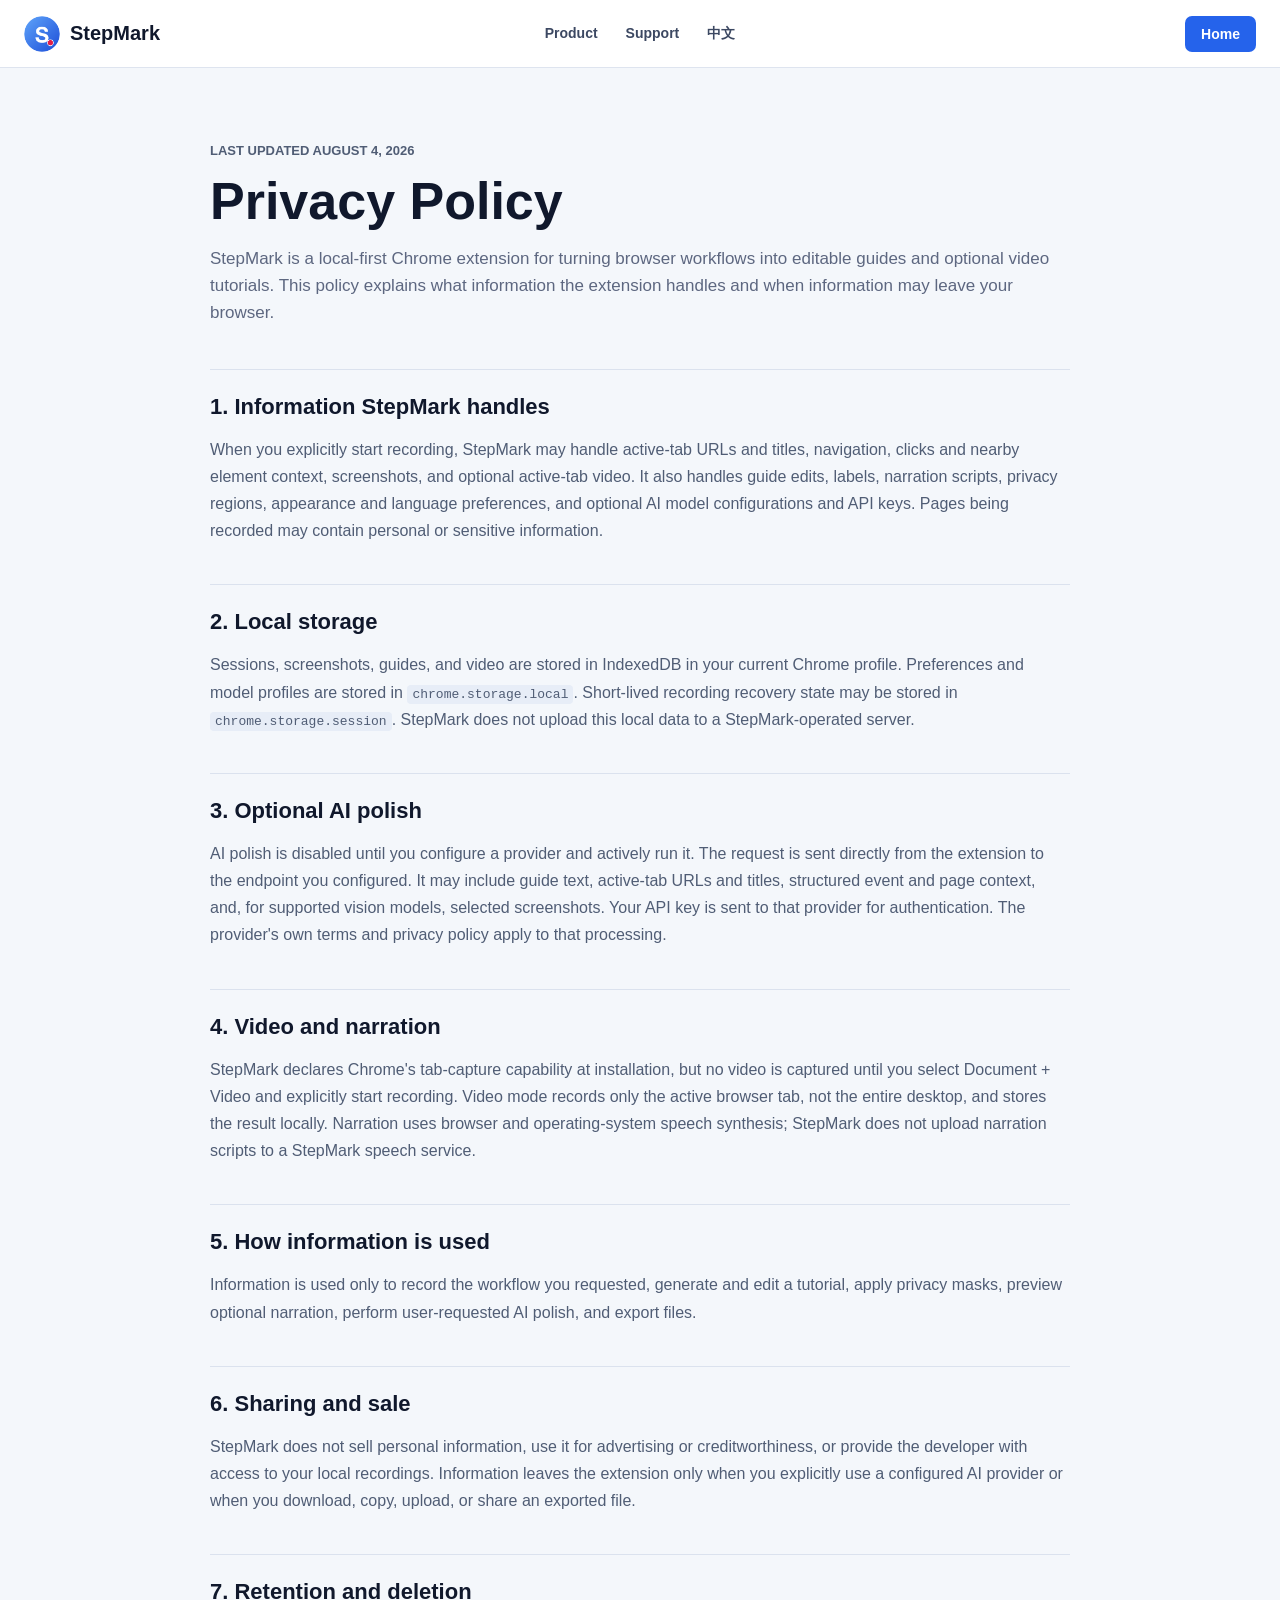
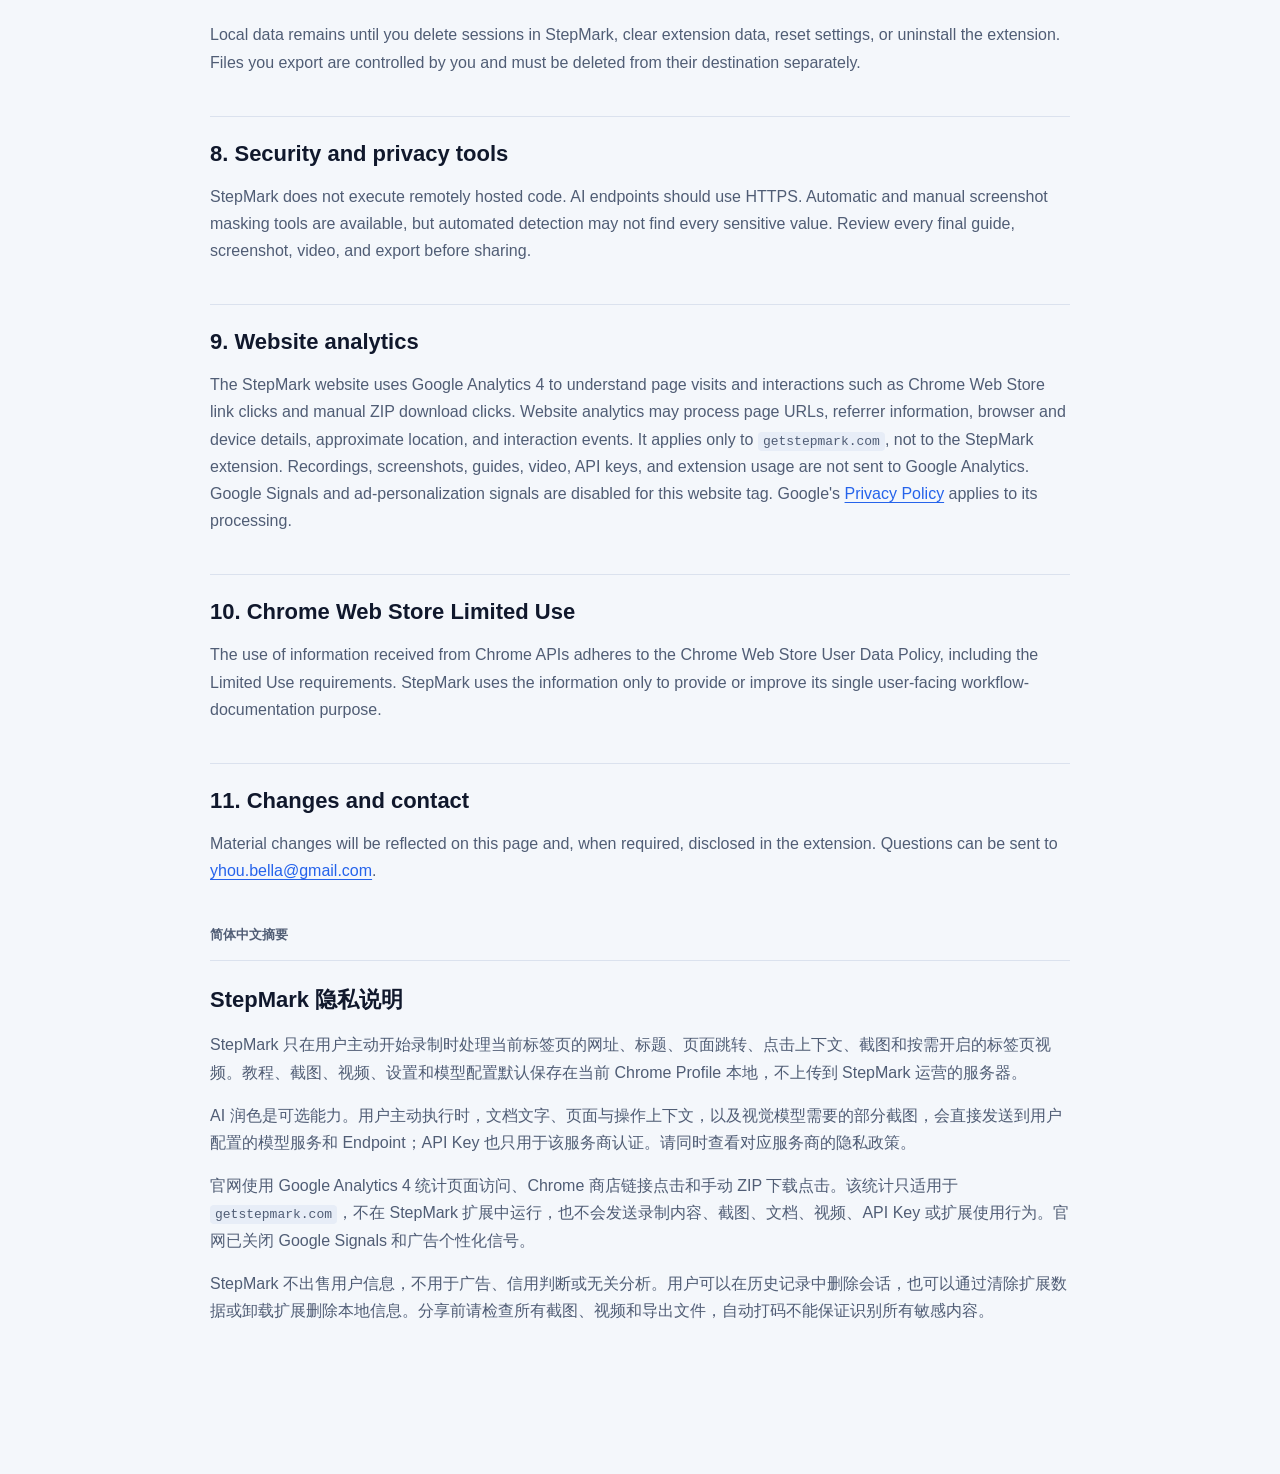
==== commit bb38c9cb: "docs: update privacy contact email" ====
--- a/privacy/index.html
+++ b/privacy/index.html
@@ -37,7 +37,7 @@
       <section><h2>8. Security and privacy tools</h2><p>StepMark does not execute remotely hosted code. AI endpoints should use HTTPS. Automatic and manual screenshot masking tools are available, but automated detection may not find every sensitive value. Review every final guide, screenshot, video, and export before sharing.</p></section>
       <section><h2>9. Website analytics</h2><p>The StepMark website uses Google Analytics 4 to understand page visits and interactions such as Chrome Web Store link clicks and manual ZIP download clicks. Website analytics may process page URLs, referrer information, browser and device details, approximate location, and interaction events. It applies only to <code>getstepmark.com</code>, not to the StepMark extension. Recordings, screenshots, guides, video, API keys, and extension usage are not sent to Google Analytics. Google Signals and ad-personalization signals are disabled for this website tag. Google's <a href="https://policies.google.com/privacy" target="_blank" rel="noopener noreferrer">Privacy Policy</a> applies to its processing.</p></section>
       <section><h2>10. Chrome Web Store Limited Use</h2><p>The use of information received from Chrome APIs adheres to the Chrome Web Store User Data Policy, including the Limited Use requirements. StepMark uses the information only to provide or improve its single user-facing workflow-documentation purpose.</p></section>
-      <section><h2>11. Changes and contact</h2><p>Material changes will be reflected on this page and, when required, disclosed in the extension. Questions can be sent to <a href="mailto:privacy@getstepmark.com">privacy@getstepmark.com</a>.</p></section>
+      <section><h2>11. Changes and contact</h2><p>Material changes will be reflected on this page and, when required, disclosed in the extension. Questions can be sent to <a href="mailto:yhou.bella@gmail.com">yhou.bella@gmail.com</a>.</p></section>
 
       <div id="zh" lang="zh-CN">
         <p class="eyebrow">简体中文摘要</p>
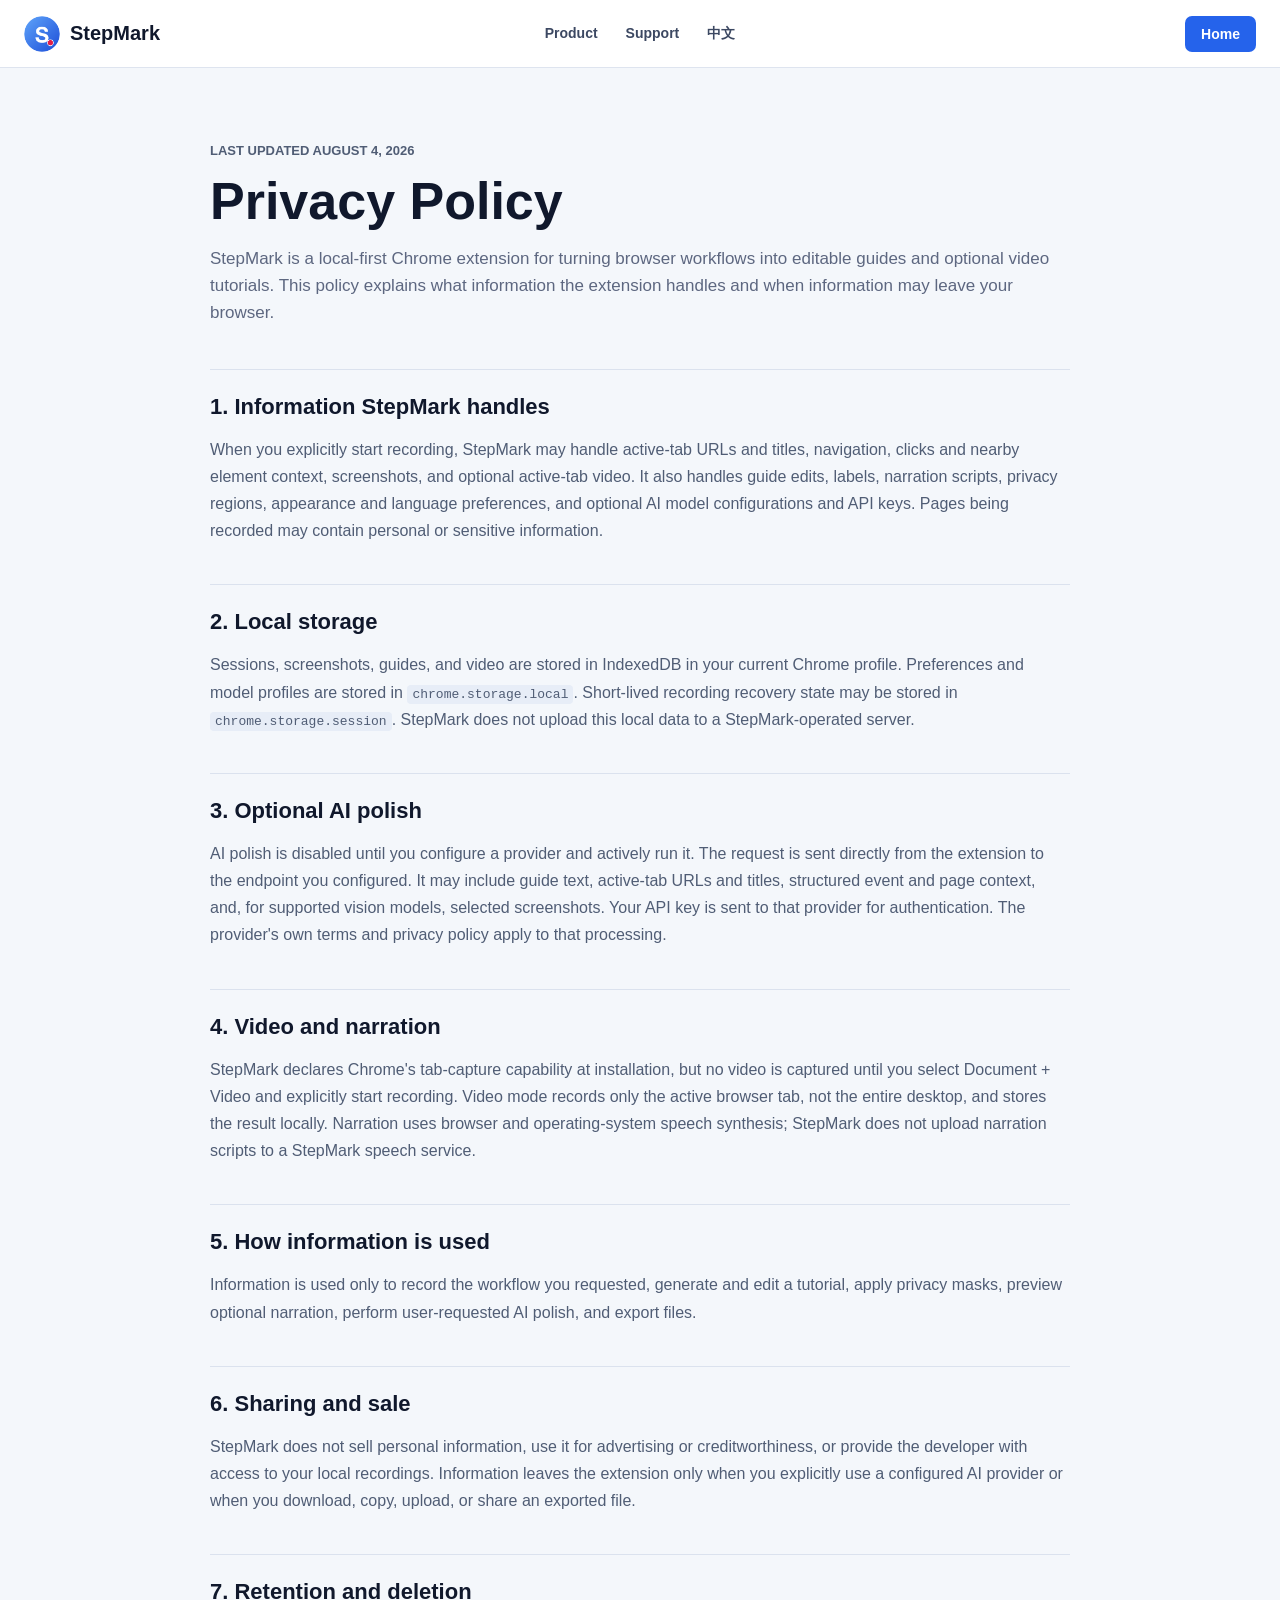
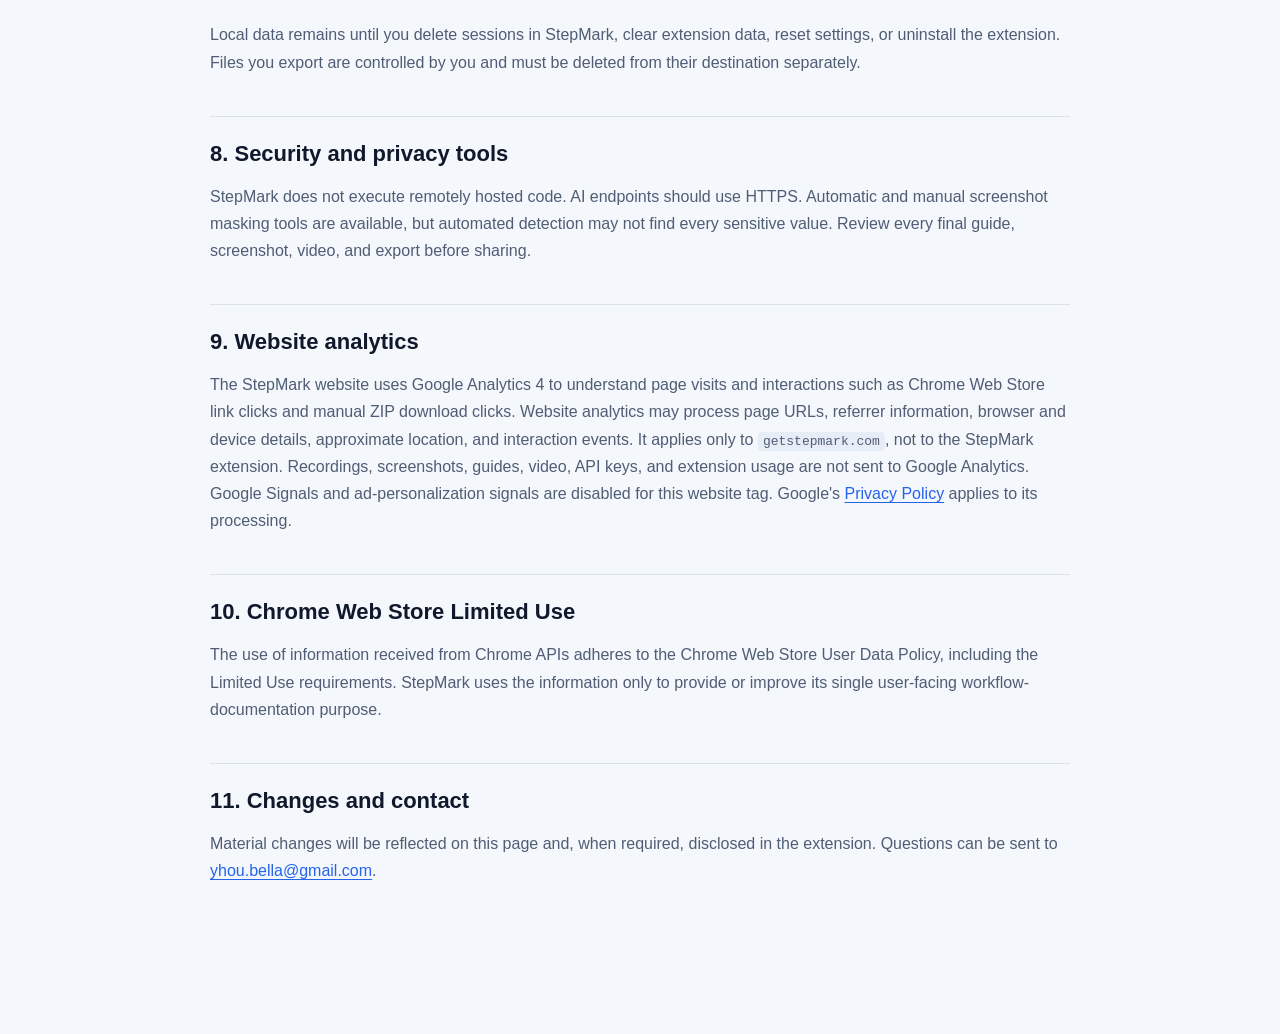
==== commit f078f04c: "feat(site): add complete Chinese legal and support pages" ====
--- a/privacy/index.html
+++ b/privacy/index.html
@@ -16,12 +16,14 @@
     </script>
     <meta name="description" content="StepMark privacy policy." />
     <link rel="canonical" href="https://getstepmark.com/privacy/" />
+    <link rel="alternate" hreflang="en" href="https://getstepmark.com/privacy/" />
+    <link rel="alternate" hreflang="zh-CN" href="https://getstepmark.com/zh/privacy/" />
     <link rel="icon" href="../assets/icon-128.png" />
     <link rel="stylesheet" href="../assets/styles.css" />
     <title>Privacy Policy — StepMark</title>
   </head>
   <body class="legal-page">
-    <header class="site-header"><a class="brand" href="../"><img src="../assets/icon-128.png" alt="" width="36" height="36" /><span>StepMark</span></a><nav><a href="../">Product</a><a href="../support/">Support</a><a href="#zh">中文</a></nav><a class="header-action" href="../">Home</a></header>
+    <header class="site-header"><a class="brand" href="../"><img src="../assets/icon-128.png" alt="" width="36" height="36" /><span>StepMark</span></a><nav><a href="../">Product</a><a href="../support/">Support</a><a href="../zh/privacy/" lang="zh-CN">中文</a></nav><a class="header-action" href="../">Home</a></header>
     <main class="legal-main">
       <p class="eyebrow">LAST UPDATED AUGUST 4, 2026</p>
       <h1>Privacy Policy</h1>
@@ -39,10 +41,6 @@
       <section><h2>10. Chrome Web Store Limited Use</h2><p>The use of information received from Chrome APIs adheres to the Chrome Web Store User Data Policy, including the Limited Use requirements. StepMark uses the information only to provide or improve its single user-facing workflow-documentation purpose.</p></section>
       <section><h2>11. Changes and contact</h2><p>Material changes will be reflected on this page and, when required, disclosed in the extension. Questions can be sent to <a href="mailto:yhou.bella@gmail.com">yhou.bella@gmail.com</a>.</p></section>
 
-      <div id="zh" lang="zh-CN">
-        <p class="eyebrow">简体中文摘要</p>
-        <section><h2>StepMark 隐私说明</h2><p>StepMark 只在用户主动开始录制时处理当前标签页的网址、标题、页面跳转、点击上下文、截图和按需开启的标签页视频。教程、截图、视频、设置和模型配置默认保存在当前 Chrome Profile 本地，不上传到 StepMark 运营的服务器。</p><p>AI 润色是可选能力。用户主动执行时，文档文字、页面与操作上下文，以及视觉模型需要的部分截图，会直接发送到用户配置的模型服务和 Endpoint；API Key 也只用于该服务商认证。请同时查看对应服务商的隐私政策。</p><p>官网使用 Google Analytics 4 统计页面访问、Chrome 商店链接点击和手动 ZIP 下载点击。该统计只适用于 <code>getstepmark.com</code>，不在 StepMark 扩展中运行，也不会发送录制内容、截图、文档、视频、API Key 或扩展使用行为。官网已关闭 Google Signals 和广告个性化信号。</p><p>StepMark 不出售用户信息，不用于广告、信用判断或无关分析。用户可以在历史记录中删除会话，也可以通过清除扩展数据或卸载扩展删除本地信息。分享前请检查所有截图、视频和导出文件，自动打码不能保证识别所有敏感内容。</p></section>
-      </div>
     </main>
   </body>
 </html>
